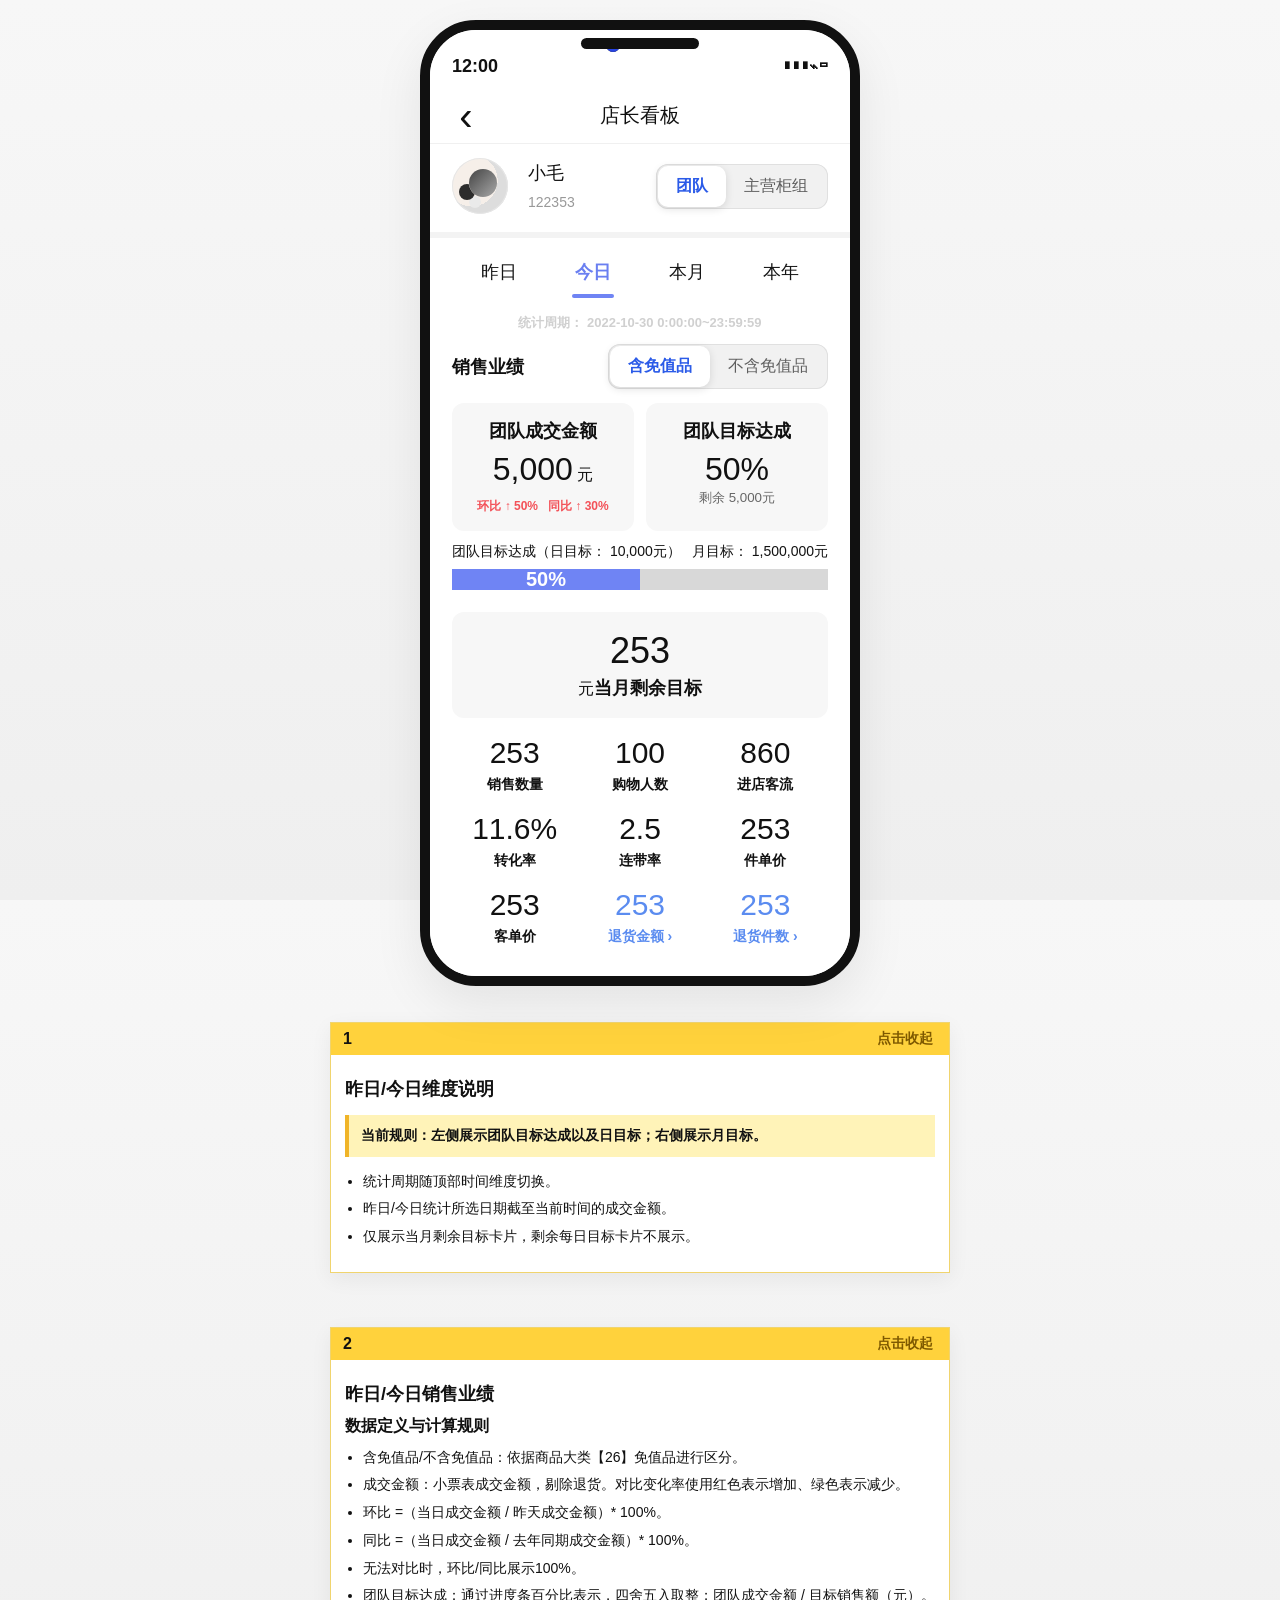
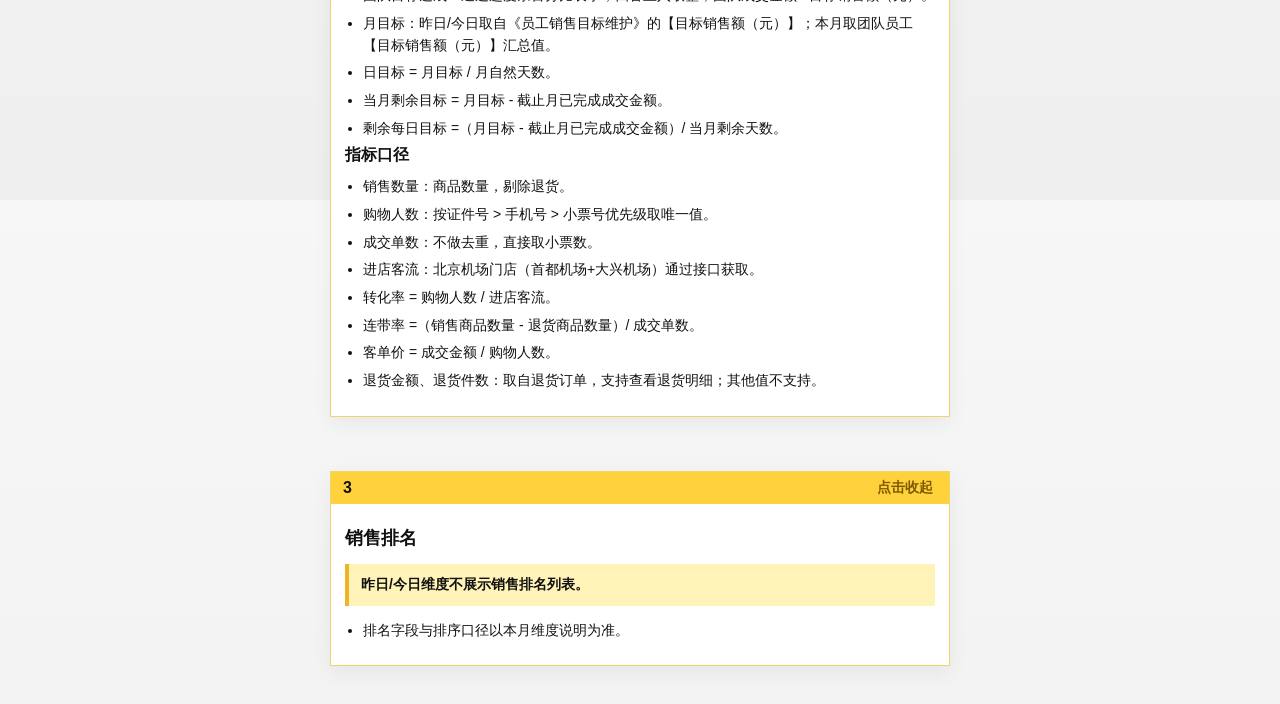
==== index.html @ 3293fefb "Add store manager dashboard prototype" ====
<!doctype html>
<html lang="zh-CN">
<head>
  <meta charset="utf-8">
  <meta name="viewport" content="width=device-width, initial-scale=1">
  <meta http-equiv="refresh" content="0; url=store-manager-dashboard/">
  <title>店长看板原型</title>
  <style>
    body { margin: 0; min-height: 100vh; display: grid; place-items: center; font-family: -apple-system, BlinkMacSystemFont, "Segoe UI", sans-serif; background: #f5f5f5; color: #111; }
    a { color: #2f6bef; }
  </style>
</head>
<body>
  <a href="store-manager-dashboard/">打开店长看板原型</a>
</body>
</html>
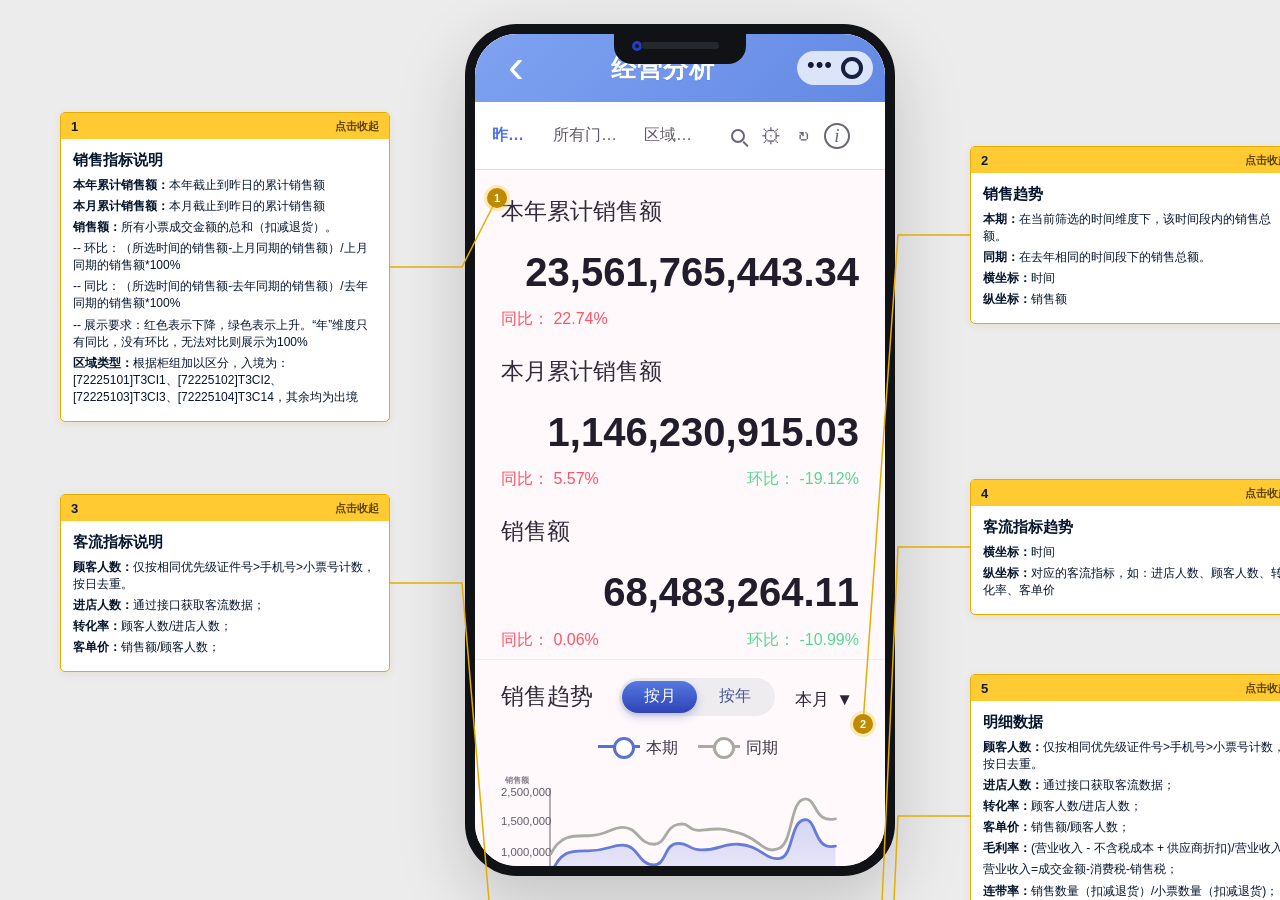
==== commit d13ee339: "Bust Pages cache for prototype Co-Authored-By: Claude Opus 4.8 (1M context) <noreply@anthropic.com>" ====
--- a/index.html
+++ b/index.html
@@ -3,7 +3,7 @@
 <head>
   <meta charset="utf-8">
   <meta name="viewport" content="width=device-width, initial-scale=1">
-  <meta http-equiv="refresh" content="0; url=store-manager-dashboard/">
+  <meta http-equiv="refresh" content="0; url=store-manager-dashboard/?v=20260724-3">
   <title>店长看板原型</title>
   <style>
     body { margin: 0; min-height: 100vh; display: grid; place-items: center; font-family: -apple-system, BlinkMacSystemFont, "Segoe UI", sans-serif; background: #f5f5f5; color: #111; }
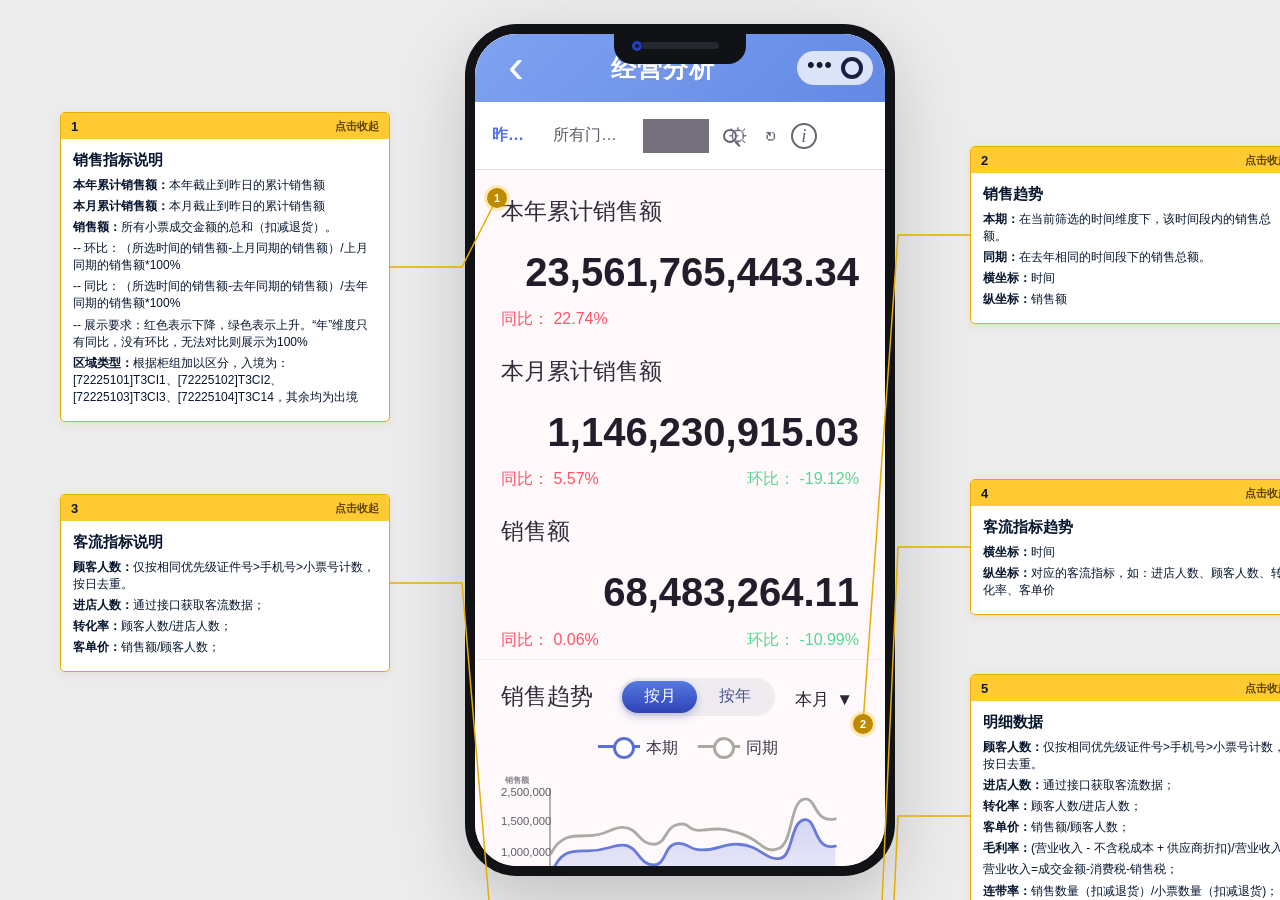
==== commit 2ad1345c: "Bust dashboard asset cache Co-Authored-By: Claude Opus 4.8 (1M context) <noreply@anthropic.com>" ====
--- a/index.html
+++ b/index.html
@@ -3,7 +3,7 @@
 <head>
   <meta charset="utf-8">
   <meta name="viewport" content="width=device-width, initial-scale=1">
-  <meta http-equiv="refresh" content="0; url=store-manager-dashboard/?v=20260724-3">
+  <meta http-equiv="refresh" content="0; url=store-manager-dashboard/?v=20260724-7">
   <title>店长看板原型</title>
   <style>
     body { margin: 0; min-height: 100vh; display: grid; place-items: center; font-family: -apple-system, BlinkMacSystemFont, "Segoe UI", sans-serif; background: #f5f5f5; color: #111; }
